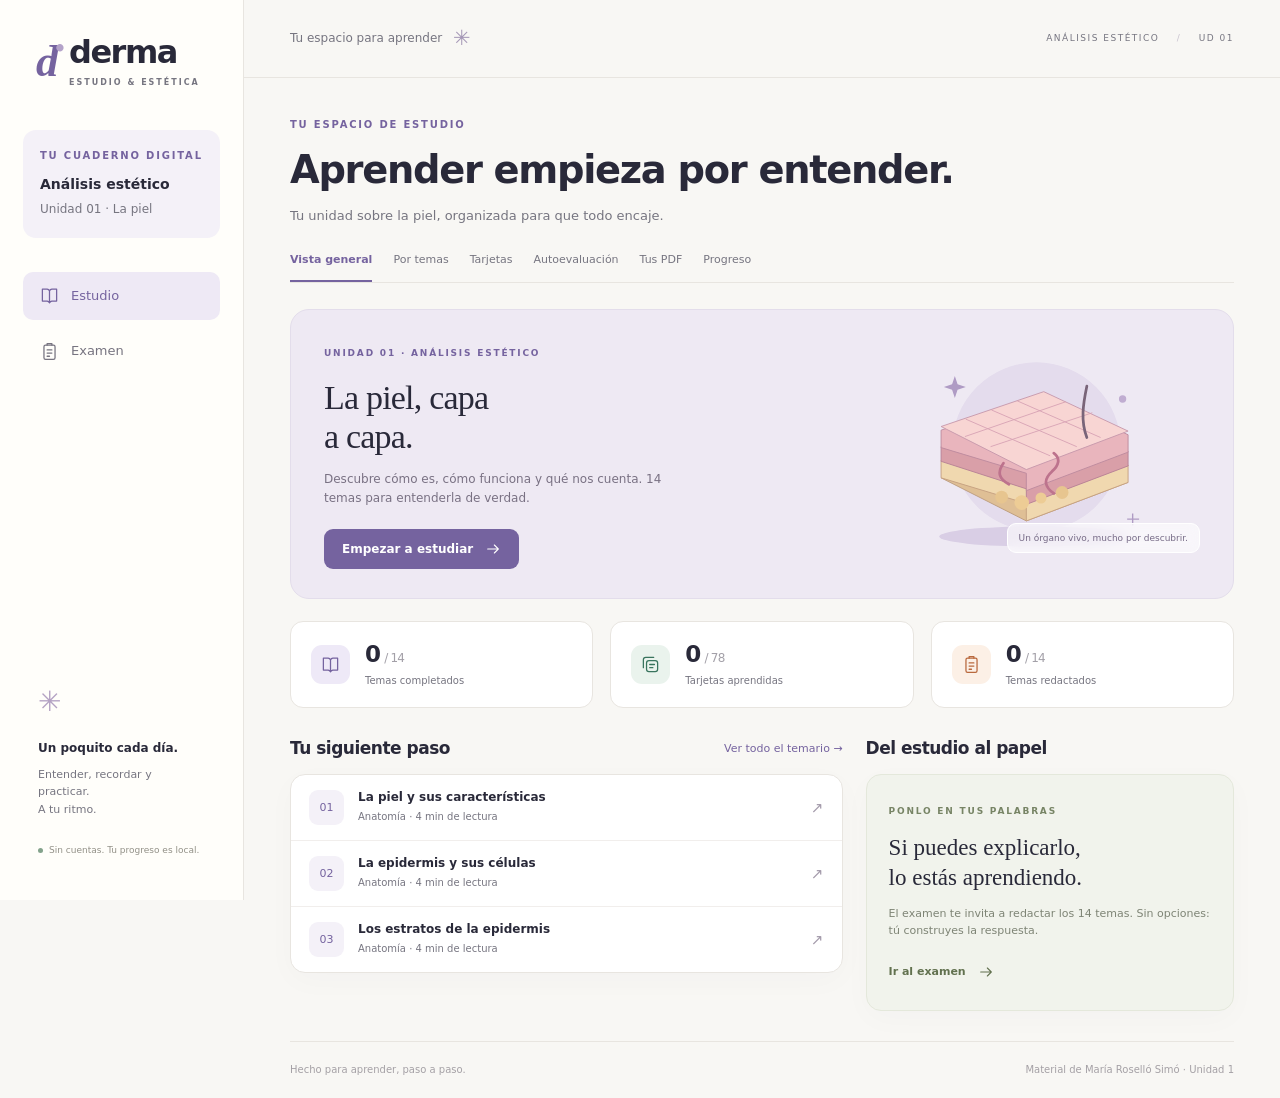
==== index.html @ 0ec6237e "Crear Derma: estudio por temas, examen y publicación web" ====
<!doctype html>
<html lang="es">
<head>
<meta charset="utf-8"><meta name="viewport" content="width=device-width, initial-scale=1">
<meta name="theme-color" content="#7465a3"><meta name="description" content="Tu espacio interactivo para estudiar la piel: anatomía, fisiología y análisis estético.">
<title>Derma · Tu espacio de estudio</title>
<link rel="stylesheet" href="styles.css">
<script src="content.js" defer></script><script src="app.js" defer></script>
</head>
<body>
<a class="skip" href="#main">Saltar al contenido</a>
<aside class="sidebar" aria-label="Navegación principal">
<a href="#inicio" class="brand"><span class="brand-icon">d<span>•</span></span><span>derma<small>ESTUDIO & ESTÉTICA</small></span></a>
<div class="course-badge"><span class="eyebrow">TU CUADERNO DIGITAL</span><strong>Análisis estético</strong><span>Unidad 01 · La piel</span></div>
<nav id="nav"></nav>
<div class="sidebar-bottom"><div class="tiny-flower">✳</div><strong>Un poquito cada día.</strong><p>Entender, recordar y practicar.<br>A tu ritmo.</p><div class="offline-dot">Sin cuentas. Tu progreso es local.</div></div>
</aside>
<div class="workspace"><header class="topbar"><span>Tu espacio para aprender <span class="top-flower">✳</span></span><span class="top-unit">ANÁLISIS ESTÉTICO <span> / </span> UD 01</span></header>
<main id="main" tabindex="-1"></main><footer>Hecho para aprender, paso a paso. <span>Material de María Roselló Simó · Unidad 1</span></footer></div>
<div id="toast" role="status" aria-live="polite"></div>
<dialog id="confirm-dialog"><h2>¿Borrar todo el progreso?</h2><p>Se eliminarán tus temas completados, tarjetas y resultados guardados en este navegador.</p><div class="actions"><button class="btn secondary" id="cancel-reset">Cancelar</button><button class="btn danger" id="confirm-reset">Borrar progreso</button></div></dialog>
</body></html>
---- styles.css ----
:root{--bg:#f8f7f4;--paper:#fff;--ink:#292939;--muted:#767580;--purple:#75639f;--light:#eee9f7;--line:#e8e5e0;--green:#39745e;--green-bg:#eaf3ed;--orange:#b9693e;--orange-bg:#fcf0e6;--radius:19px;--shadow:0 8px 30px #38314306}*{box-sizing:border-box}body{margin:0;background:var(--bg);font-family:Inter,"Segoe UI",system-ui,sans-serif;color:var(--ink);font-size:15px;line-height:1.6}button,input,select{font:inherit}button,a,input,select{ -webkit-tap-highlight-color:transparent}button,a{touch-action:manipulation}button{cursor:pointer}a{color:inherit;text-decoration:none}button:focus-visible,a:focus-visible,input:focus-visible,select:focus-visible,summary:focus-visible{outline:3px solid #a89aca;outline-offset:4px}button:disabled{cursor:default;opacity:.5}h1,h2,h3,p{margin-top:0}h1,h2,h3{line-height:1.25}h1{font-size:clamp(29px,3vw,39px);font-weight:580;letter-spacing:-1.3px;margin-bottom:12px}h2{font-size:23px;font-weight:600;letter-spacing:-.5px}h3{font-size:17px;font-weight:600}p{color:var(--muted)}.sidebar{width:244px;position:fixed;inset:0 auto 0 0;border-right:1px solid var(--line);background:#fffefa;padding:35px 23px;display:flex;flex-direction:column;z-index:10}.brand{display:flex;gap:12px;align-items:center;margin:0 13px 42px;font-size:32px;letter-spacing:-1.5px;font-weight:600;line-height:1.1}.brand small{display:block;font-size:8px;letter-spacing:2px;color:var(--muted);margin-top:9px;font-weight:600}.brand-icon{font-size:45px;color:var(--purple);font-family:Georgia,serif;font-style:italic;position:relative}.brand-icon span{font-size:27px;position:absolute;right:-6px;top:-3px;color:#b4a3c9}.course-badge{background:#f4f1f8;padding:18px 17px;border-radius:13px;display:flex;flex-direction:column;gap:5px;margin-bottom:26px;font-size:12px;color:var(--muted)}.eyebrow{font-size:10px;letter-spacing:1.8px;font-weight:650;color:var(--purple)}.course-badge strong{color:var(--ink);font-size:14px;margin-top:4px}nav{display:grid;gap:7px}.nav-item{display:flex;align-items:center;gap:12px;padding:11px 17px;border-radius:10px;color:#777480;font-size:13px;font-weight:500}.nav-item svg{width:19px;height:19px}.nav-item.active{color:var(--purple);background:#eee9f5}.nav-item:hover{background:#f4f1f7}.sidebar-bottom{margin-top:auto;padding:24px 15px 0}.tiny-flower{color:#b4a2c3;font-size:28px;margin-bottom:10px}.sidebar-bottom strong{font-size:12px;font-weight:550}.sidebar-bottom p{font-size:11px;margin:7px 0 24px}.offline-dot{font-size:9px;color:#929087}.offline-dot:before{content:"";display:inline-block;width:5px;height:5px;background:#83a28b;border-radius:50%;margin-right:6px}.workspace{margin-left:244px}.topbar{height:78px;border-bottom:1px solid var(--line);display:flex;align-items:center;justify-content:space-between;padding:0 46px;font-size:12px;color:var(--muted)}.top-flower{color:#a597b6;font-size:21px;vertical-align:middle;margin-left:7px}.top-unit{font-size:9px;letter-spacing:1.5px}.top-unit span{margin:0 13px;color:#c9c3cf}main{max-width:1250px;margin:0 auto;padding:39px 46px 30px;min-height:calc(100vh - 140px)}footer{font-size:10px;color:#a4a0a5;border-top:1px solid var(--line);margin:0 46px;padding:20px 0;display:flex;justify-content:space-between;gap:16px}.page-head{margin-bottom:27px}.page-head .eyebrow{display:block;margin-bottom:13px}.page-head p{font-size:13px;margin-bottom:0}.heading-line{display:flex;justify-content:space-between;gap:20px;align-items:center}.date-pill,.pill{border:1px solid var(--line);padding:7px 12px;font-size:10px;border-radius:30px;color:var(--muted);white-space:nowrap}.hero{background:#eee9f3;border:1px solid #e3ddeb;border-radius:var(--radius);padding:29px 33px;position:relative;overflow:hidden;display:grid;grid-template-columns:1.2fr .8fr;gap:24px;min-height:252px}.hero .eyebrow{font-size:9px}.hero h2{font-family:Georgia,serif;font-size:34px;font-weight:400;line-height:1.15;margin:15px 0 13px;letter-spacing:-.8px}.hero p{font-size:12px;max-width:350px;color:#797183;margin-bottom:21px}.hero-art{display:flex;align-items:center;justify-content:center;position:relative;min-width:0}.hero-art svg{width:100%;max-width:280px;height:220px}.art-label{position:absolute;background:#fff9;backdrop-filter:blur(6px);border:1px solid #fff;border-radius:9px;font-size:9px;padding:7px 11px;color:#766a86;right:0;bottom:16px}.btn{border:0;border-radius:9px;background:var(--purple);color:#fff;padding:11px 18px;font-size:12px;font-weight:550;display:inline-flex;align-items:center;justify-content:center;gap:12px;line-height:1.5}.btn:hover{background:#66548e}.btn.secondary{background:#fff;border:1px solid var(--line);color:var(--ink)}.btn.secondary:hover{background:#f4f1f8}.btn.ghost{background:transparent;color:var(--purple);padding:7px 0}.btn.danger{background:#a3444c}.btn svg{width:16px;height:16px}.stats-grid{display:grid;grid-template-columns:repeat(3,1fr);gap:17px;margin:22px 0 30px}.stat{background:var(--paper);border:1px solid var(--line);border-radius:13px;padding:18px 20px;display:flex;gap:15px;align-items:center}.stat-icon{width:39px;height:39px;border-radius:11px;display:grid;place-items:center;background:var(--light);color:var(--purple)}.stat-icon svg{width:19px;height:19px}.stat:nth-child(2) .stat-icon{background:var(--green-bg);color:var(--green)}.stat:nth-child(3) .stat-icon{background:var(--orange-bg);color:var(--orange)}.stat strong{font-size:23px;font-weight:550;letter-spacing:-.8px;line-height:1.3}.stat strong small{font-size:12px;font-weight:400;color:#a3a0a8;margin-left:4px}.stat p{font-size:10px;margin:3px 0 0}.section-heading{display:flex;justify-content:space-between;align-items:center;margin-bottom:15px;gap:15px}.section-heading h2{font-size:17px;margin:0}.section-heading a{font-size:11px;color:var(--purple)}.dashboard-bottom{display:grid;grid-template-columns:1.5fr 1fr;gap:23px}.card{background:#fff;border:1px solid var(--line);border-radius:15px;box-shadow:var(--shadow)}.lesson-row{display:flex;gap:14px;align-items:center;padding:15px 18px;border-bottom:1px solid #f1eeec}.lesson-row:last-child{border-bottom:0}.lesson-num{background:#f4f1f8;width:35px;height:35px;border-radius:9px;display:grid;place-items:center;font-size:11px;color:var(--purple);flex-shrink:0}.lesson-row h3{font-size:12px;margin:0 0 4px}.lesson-row p{font-size:10px;margin:0}.row-arrow{margin-left:auto;color:#a49bab}.mini-bar{height:4px;border-radius:10px;background:#eeeaf1;overflow:hidden}.mini-bar span{display:block;height:100%;background:#a797bf;transition:width .3s}.tip{padding:22px;background:#f1f3ec;border-color:#e4e8db}.tip .eyebrow{color:#778465;font-size:9px}.tip h3{font-family:Georgia,serif;font-size:23px;font-weight:400;line-height:1.3;margin:12px 0}.tip p{font-size:11px;color:#7e8475;margin-bottom:17px}.tip .btn{font-size:11px;color:#62714f}.search-wrap{position:relative;max-width:360px}.search-wrap input{padding:11px 14px 11px 39px;border:1px solid var(--line);border-radius:10px;width:100%;background:#fff;font-size:12px}.search-wrap svg{position:absolute;width:16px;left:14px;top:13px;color:#aaa}.toolbar{display:flex;gap:13px;justify-content:space-between;align-items:center;margin-bottom:22px;flex-wrap:wrap}.filters{display:flex;gap:7px;flex-wrap:wrap}.chip{border:1px solid var(--line);background:#fff;padding:7px 12px;border-radius:30px;color:var(--muted);font-size:11px}.chip.active{background:var(--light);border-color:#dacee8;color:var(--purple)}.topic-grid{display:grid;grid-template-columns:repeat(3,1fr);gap:17px}.topic-card{padding:22px;display:flex;flex-direction:column;transition:transform .15s,border-color .15s}.topic-card:hover{transform:translateY(-3px);border-color:#bdafcf}.topic-card .topic-top{display:flex;justify-content:space-between;margin-bottom:24px}.topic-card .topic-symbol{font-family:Georgia,serif;font-size:25px;color:var(--purple);line-height:1}.topic-card .eyebrow{font-size:8px}.topic-card h3{font-size:16px;margin-bottom:9px}.topic-card p{font-size:11px;flex:1}.topic-card .card-foot{font-size:10px;color:var(--muted);display:flex;justify-content:space-between;margin-top:10px}.checkmark{color:var(--green)}.back-link{font-size:11px;color:var(--purple);display:inline-flex;gap:8px;margin-bottom:22px}.lesson-layout{display:grid;grid-template-columns:minmax(0,1fr) 240px;gap:24px}.lesson-content{padding:29px 32px}.lesson-content h2{font-size:20px;margin-top:28px}.lesson-content h2:first-child{margin-top:0}.lesson-content p,.lesson-content li{font-size:14px;color:#666473}.lesson-content ul,.lesson-content ol{padding-left:21px}.lesson-content li{margin:7px 0}.callout{border-left:3px solid #aa98bd;background:#f7f3fa;padding:16px 20px;border-radius:0 10px 10px 0;margin:23px 0;font-size:13px;color:#71617f}.callout strong{display:block;margin-bottom:5px;color:#51445f}.lesson-side{align-self:start;position:sticky;top:20px}.lesson-side .card{padding:21px;margin-bottom:15px}.lesson-side h3{font-size:13px}.lesson-side p,.lesson-side a{font-size:11px}.lesson-side .btn{width:100%;margin-top:10px}.source-link{display:block;color:var(--purple);margin-top:8px;text-decoration:underline;text-underline-offset:3px}.table-wrap{overflow-x:auto}table{width:100%;border-collapse:collapse;margin:18px 0;font-size:12px}th,td{text-align:left;padding:11px;border-bottom:1px solid var(--line);vertical-align:top}th{color:var(--purple);font-weight:600;background:#f7f4fa}td{color:#6a6573}.layer-diagram{display:grid;grid-template-columns:1fr 1.1fr;gap:17px;margin:20px 0;padding:18px;background:#faf7f5;border-radius:12px}.layer-buttons{display:grid;gap:7px}.layer-btn{border:1px solid #e8d2cb;background:#f4ddd5;border-radius:8px;padding:13px;color:#805a54;text-align:left;font-size:12px}.layer-btn:nth-child(2){background:#eac2ba;padding-block:22px}.layer-btn:nth-child(3){background:#f2dfb8;border-color:#e5d2ab;padding-block:22px}.layer-btn.active{outline:2px solid var(--purple);outline-offset:2px}.layer-info{font-size:12px;align-self:center}.layer-info h3{font-size:15px}.layer-info p{font-size:12px;margin:0}.sequence{display:flex;flex-wrap:wrap;gap:7px;margin:18px 0}.sequence span{background:#f2edf7;padding:8px 12px;font-size:11px;border-radius:7px;color:var(--purple)}.sequence span:not(:last-child):after{content:' →';color:#ac9aba}.empty{padding:45px;text-align:center;color:var(--muted)}.study-wrap{max-width:760px;margin:0 auto}.study-meta{display:flex;justify-content:space-between;font-size:11px;color:var(--muted);margin:20px 0 10px}.flashcard{width:100%;min-height:310px;padding:35px;display:flex;flex-direction:column;align-items:center;justify-content:center;gap:20px;text-align:center;border:1px solid #e0d8e9;background:#fff;box-shadow:0 10px 35px #63517909;border-radius:20px;color:var(--ink)}.flashcard .eyebrow{font-size:9px}.flashcard .flash-text{font-family:Georgia,serif;font-size:28px;line-height:1.45;max-width:600px}.flashcard .flash-hint{font-size:11px;color:#a49aaa}.flashcard.flipped{background:#f0ecf7}.flash-actions{display:flex;justify-content:center;gap:12px;margin-top:22px;flex-wrap:wrap}.keyboard-hint{text-align:center;color:#aaa0ae;font-size:10px;margin-top:20px}.select{border:1px solid var(--line);background:#fff;border-radius:9px;padding:9px 12px;font-size:12px;color:var(--ink);max-width:100%}.quiz-setup{padding:30px}.mode-grid{display:grid;grid-template-columns:repeat(3,1fr);gap:14px;margin:22px 0}.mode-card{background:#fff;border:1px solid var(--line);border-radius:13px;padding:22px;text-align:left;color:var(--ink)}.mode-card.active{border-color:var(--purple);background:#f4f0fa;box-shadow:0 0 0 1px var(--purple)}.mode-card strong{display:block;font-size:14px;margin-bottom:8px}.mode-card span{font-size:11px;color:var(--muted)}.form-row{display:flex;gap:15px;flex-wrap:wrap;align-items:end;margin:25px 0}.form-row label{display:grid;gap:7px;font-size:11px;color:var(--muted);flex:1}.quiz-card{padding:30px}.quiz-card h2{font-size:23px;line-height:1.5;margin-top:17px}.options{display:grid;gap:10px;margin:22px 0}.option{display:flex;align-items:center;gap:14px;text-align:left;padding:15px;border:1px solid var(--line);border-radius:11px;background:#fff;font-size:13px;color:var(--ink)}.option:hover:not(:disabled){background:#f5f1f9;border-color:#c4b4d6}.option .letter{width:27px;height:27px;border:1px solid var(--line);border-radius:7px;display:grid;place-items:center;font-size:10px;flex-shrink:0}.option.correct{background:var(--green-bg);border-color:#8db29b;opacity:1}.option.wrong{background:#fbecef;border-color:#d0a1a8;opacity:1}.option:disabled{opacity:.65}.feedback{padding:18px 21px;border-radius:10px;margin-bottom:20px;background:var(--green-bg);color:var(--green);font-size:12px}.feedback.wrong{background:#fcf0ec;color:#955544}.feedback strong{display:block;margin-bottom:5px}.feedback p{color:inherit;margin:0}.feedback a{font-size:11px;text-decoration:underline;display:inline-block;margin-top:9px}.result{text-align:center;padding:38px}.result-score{width:115px;height:115px;margin:20px auto;background:var(--light);color:var(--purple);border-radius:50%;display:grid;place-items:center;font-size:35px;font-family:Georgia,serif}.actions{display:flex;gap:12px;align-items:center;flex-wrap:wrap}.result .actions{justify-content:center}.review-item{padding:17px 0;border-bottom:1px solid var(--line);text-align:left}.review-item h3{font-size:13px;margin-bottom:7px}.review-item p{font-size:12px;margin-bottom:5px}.progress-grid{display:grid;grid-template-columns:1fr 1fr;gap:20px}.progress-card{padding:25px}.progress-card h2{font-size:17px}.progress-row{margin:18px 0}.progress-row .label{display:flex;justify-content:space-between;font-size:11px;margin-bottom:8px}.history-row{display:flex;justify-content:space-between;gap:10px;font-size:11px;padding:12px 0;border-bottom:1px solid var(--line)}.library-cards{display:grid;grid-template-columns:1fr 1fr;gap:20px;margin:25px 0}.document-card{padding:25px}.document-card .doc-cover{height:115px;background:#efeaf5;border-radius:10px;display:grid;place-items:center;margin-bottom:22px;color:var(--purple)}.document-card:nth-child(2) .doc-cover{background:#eef1e6;color:#7e8966}.doc-cover svg{height:45px;width:45px}.document-card h2{font-size:18px}.document-card p{font-size:12px}.document-card .actions{gap:8px}.document-card .btn{font-size:11px}.search-result{padding:20px;margin:12px 0}.search-result h3{font-size:14px}.search-result p{font-size:12px;white-space:pre-line;max-height:180px;overflow:auto}.text-note{font-size:11px;color:var(--muted)}.match-game{padding:24px;margin-top:22px}.match-game h2{font-size:18px}.match-grid{display:grid;grid-template-columns:1fr 1fr;gap:12px}.match-column{display:grid;gap:8px}.match-item{border:1px solid var(--line);border-radius:9px;background:#fff;padding:12px;font-size:12px;min-height:65px;color:var(--ink)}.match-item.selected{border-color:var(--purple);background:var(--light)}.match-item.matched{background:var(--green-bg);border-color:#9cbfa9;color:var(--green);opacity:1}.match-item.mismatch{background:#fbecef;border-color:#d0a1a8}#toast{position:fixed;bottom:22px;left:calc(50% + 122px);transform:translateX(-50%);background:#34313f;color:white;padding:12px 22px;border-radius:12px;font-size:12px;box-shadow:0 6px 25px #0002;z-index:30;pointer-events:none;opacity:0;transition:opacity .2s;max-width:90vw}#toast.visible{opacity:1}dialog{border:1px solid var(--line);border-radius:18px;padding:30px;max-width:450px;background:#fff;color:var(--ink)}dialog::backdrop{background:#30263966}dialog h2{font-size:21px}dialog p{font-size:13px}.skip{position:fixed;top:-100px;left:20px;z-index:50;background:#fff;padding:12px}.skip:focus{top:12px}.storage-alert{background:#fff0df;color:#8d5c2a;font-size:12px;border-radius:10px;padding:12px;margin-bottom:20px}.quiz-warning{margin-top:15px;color:#a65945;font-size:12px}.sr-only{position:absolute;width:1px;height:1px;overflow:hidden;clip:rect(0,0,0,0)}
@media(min-width:1450px){main{padding-top:48px}.hero{min-height:280px}.hero h2{font-size:40px}}@media(max-width:1150px){.sidebar{width:210px;padding-inline:16px}.workspace{margin-left:210px}.topbar{padding-inline:28px}main{padding:30px 28px}.topic-grid{grid-template-columns:repeat(2,1fr)}.dashboard-bottom{grid-template-columns:1.3fr 1fr}.hero{padding:25px}.hero h2{font-size:31px}.lesson-layout{grid-template-columns:minmax(0,1fr) 200px}.lesson-content{padding:23px}.stat{padding:16px 13px;gap:10px}#toast{left:calc(50% + 105px)}}@media(max-width:800px){.sidebar{width:77px;padding:24px 10px}.brand{margin:0 auto 30px;font-size:0;gap:0}.brand>span:last-child,.brand small,.course-badge,.sidebar-bottom,.nav-item span{display:none}.brand-icon{font-size:44px}.brand-icon span{font-size:27px}.nav-item{justify-content:center;padding:14px 10px}.workspace{margin-left:77px}.hero{grid-template-columns:1.2fr .8fr}.hero-art svg{height:180px}.hero-art .art-label{display:none}.hero h2{font-size:28px}.top-unit{display:none}.dashboard-bottom{grid-template-columns:1fr}.stats-grid{gap:10px}.stat{display:block}.stat-icon{margin-bottom:10px;width:32px;height:32px}.lesson-layout{grid-template-columns:1fr}.lesson-side{position:static;display:grid;grid-template-columns:1fr 1fr;gap:12px}.progress-grid{grid-template-columns:1fr}.mode-grid{gap:9px}.mode-card{padding:15px}.library-cards{grid-template-columns:1fr}#toast{left:calc(50% + 38px)}footer{margin-inline:28px}footer span{display:none}}@media(max-width:540px){.sidebar{width:auto;inset:auto 0 0;height:65px;flex-direction:row;background:#fffefa;border:0;border-top:1px solid var(--line);padding:5px 8px}.brand{display:none}nav{display:flex;width:100%;justify-content:space-around;gap:0}.nav-item{padding:7px 8px;display:flex;flex-direction:column;gap:2px;border-radius:8px;font-size:8px}.nav-item span{display:block}.nav-item svg{width:18px;height:18px}.workspace{margin-left:0;padding-bottom:65px}.topbar{height:55px;padding:0 21px;font-size:11px}.topbar:before{content:'derma';font-family:Georgia,serif;font-size:23px;color:var(--purple);margin-right:auto}.topbar>span:first-child{font-size:0}.top-flower{font-size:19px!important}main{padding:25px 20px}.heading-line{align-items:start}.date-pill{display:none}.hero{grid-template-columns:1fr;padding:25px;min-height:260px}.hero h2{font-size:34px;max-width:230px}.hero-art{display:none}.hero p{max-width:260px}.stats-grid{gap:8px;margin:16px 0 25px}.stat{padding:13px 10px;border-radius:12px}.stat strong{font-size:23px}.stat strong small{font-size:10px}.stat p{font-size:9px}.stat-icon{width:29px;height:29px}.stat-icon svg{width:15px;height:15px}.topic-grid{grid-template-columns:1fr}.topic-card{padding:20px}.topic-card .topic-top{margin-bottom:15px}.page-head p{font-size:12px}.toolbar{gap:14px}.search-wrap{width:100%;max-width:none}.lesson-content{padding:21px}.lesson-content p,.lesson-content li{font-size:13px}.lesson-side{grid-template-columns:1fr}.layer-diagram{grid-template-columns:1fr}.flashcard{padding:25px;min-height:320px}.flashcard .flash-text{font-size:25px}.quiz-setup,.quiz-card{padding:20px}.mode-grid{grid-template-columns:1fr}.mode-card{padding:15px}.mode-card strong{margin-bottom:4px}.quiz-card h2{font-size:20px}.option{padding:12px;font-size:12px}.keyboard-hint{display:none}.form-row{display:grid}.form-row label{min-width:0}.form-row select{width:100%}.match-item{font-size:11px;padding:9px}.match-grid{gap:8px}.heading-line h1{font-size:30px}.lesson-content table{font-size:11px}footer{margin:0 20px;font-size:9px}#toast{left:50%;bottom:80px}.result{padding:25px}.document-card .actions{flex-wrap:wrap}}@media(prefers-reduced-motion:reduce){*{transition:none!important;scroll-behavior:auto!important}}@media print{.sidebar,.topbar,footer,.lesson-side,.back-link,.btn{display:none}.workspace{margin:0}.lesson-layout{display:block}main{padding:0}.card{border:0;box-shadow:none}}
/* Dos apartados principales: estudio y examen de desarrollo. */
.study-tabs{display:flex;gap:21px;border-bottom:1px solid var(--line);margin:-3px 0 26px;overflow-x:auto;white-space:nowrap;padding-bottom:0}.study-tabs a{font-size:11px;color:var(--muted);padding:0 0 12px;border-bottom:2px solid transparent}.study-tabs a.active{color:var(--purple);border-color:var(--purple);font-weight:600}.study-tabs a:hover{color:var(--purple)}.slide-preview img{width:100%;border-radius:7px;border:1px solid var(--line)}.slide-viewer{padding:25px}.slide-viewer>img{width:100%;height:auto;border:1px solid var(--line);border-radius:8px;display:block}.slide-controls{display:flex;justify-content:space-between;align-items:center;gap:12px;margin:18px 0}.slide-viewer>p{margin:0}.exam-summary{background:var(--light);border:1px solid #e0d7eb;border-radius:14px;padding:19px 24px;display:flex;justify-content:space-between;align-items:center;margin-bottom:25px;gap:20px}.exam-summary p{font-size:11px;margin:7px 0 0;color:#7d718b}.exam-summary>div:last-child{display:grid;text-align:right;white-space:nowrap}.exam-summary strong{font-size:25px;font-weight:550;color:var(--purple)}.exam-summary>div:last-child span{font-size:10px;color:#8a7b97}.exam-layout{display:grid;grid-template-columns:230px minmax(0,1fr);gap:22px}.exam-index{padding:17px 10px;align-self:start;position:sticky;top:20px}.exam-index h2{font-size:14px;padding:3px 11px;margin-bottom:15px}.exam-index-item{width:100%;border:0;background:transparent;text-align:left;display:flex;align-items:center;gap:9px;padding:10px 9px;border-radius:8px;color:#8a8291;font-size:10px;line-height:1.4;margin:2px 0}.exam-index-item:hover{background:#f8f5fa}.exam-index-item.active{color:var(--purple);background:var(--light)}.index-dot{display:grid;place-items:center;flex-shrink:0;width:23px;height:23px;border-radius:50%;border:1px solid #ded8e6;color:#aa9cba;font-size:8px}.index-dot.answered{background:#e5f0e8;color:var(--green);border-color:#d4e5d9}.exam-index>.btn{font-size:10px;width:calc(100% - 18px);margin:18px 9px 0}.essay-card{padding:28px}.essay-card h2{font-size:24px;line-height:1.3}.essay-prompt{font-size:13px;line-height:1.8;color:#6d6578;border-bottom:1px solid var(--line);padding-bottom:20px;margin-bottom:20px}.essay-card textarea{display:block;width:100%;min-height:330px;resize:vertical;margin-top:9px;background:#fdfcfb;border:1px solid #e2dce7;border-radius:11px;padding:20px;font:14px/1.85 Inter,'Segoe UI',system-ui,sans-serif;color:var(--ink)}.essay-card textarea::placeholder{color:#ada5b4;font-size:13px}.writing-meta{display:flex;justify-content:space-between;font-size:10px;color:#a095ab;margin:10px 0 24px;gap:15px}.writing-meta span:last-child{color:#7a997f}.essay-navigation{display:flex;justify-content:space-between;gap:12px}.exam-help{display:flex;gap:12px;padding:20px 10px;align-items:center}.exam-help>span{font-size:29px;color:#b5a6c2}.exam-help p{font-size:11px;color:#a295ac;margin:0}.submit-card{padding:23px}.submit-card h3{font-size:14px}.submit-card p{font-size:11px}.submit-card .quiz-warning{color:#a35b47;margin-bottom:0}.review-summary{padding:28px;display:flex;align-items:center;gap:30px;justify-content:space-between}.review-summary h2{margin:12px 0;font-size:24px}.review-summary p{font-size:12px;max-width:590px;margin:0}.self-score{text-align:center;min-width:145px;display:grid;gap:7px}.self-score strong{font-size:30px;color:var(--purple);font-weight:500}.self-score span{font-size:9px;color:var(--muted)}.chatgpt-card{padding:26px;margin-top:20px;display:flex;gap:20px;background:#f3f1f7;border-color:#e4deec}.chatgpt-card>.stat-icon{flex-shrink:0;background:#e7dfef}.chatgpt-card h2{font-size:19px}.chatgpt-card p{font-size:12px;max-width:720px}.chatgpt-card .text-note{font-size:10px;margin:13px 0 0}.chatgpt-card .btn{font-size:11px}.essay-review{margin-bottom:12px}.essay-review summary{cursor:pointer;padding:18px 22px;display:flex;align-items:center;gap:14px;font-size:13px;font-weight:550}.essay-review summary:after{content:'+';font-size:21px;color:#aa9ab7;margin-left:10px;font-weight:300}.essay-review[open] summary:after{content:'−'}.review-word-count{margin-left:auto;white-space:nowrap;font-size:10px;color:var(--muted);font-weight:400}.review-body{padding:5px 25px 26px}.review-body h3{font-size:13px;margin-top:25px}.review-body p{font-size:12px}.written-answer{white-space:pre-wrap;overflow-wrap:anywhere;background:#f8f7f4;padding:20px;border-radius:10px;font-size:13px;line-height:1.9;color:#655c71}.rubric{display:grid;gap:12px}.rubric label{display:flex;align-items:start;gap:10px;font-size:12px;color:#71677c;cursor:pointer}.rubric input{accent-color:var(--purple);width:16px;height:16px;margin-top:3px;flex-shrink:0}.review-body>.source-link{font-size:11px}.review-body>.source-link:first-of-type{margin-top:22px}#clipboard-fallback{padding:25px;background:#fff;border:1px solid var(--line);border-radius:14px;margin-top:20px}#clipboard-fallback textarea{width:100%;min-height:230px;font:12px/1.6 monospace;border:1px solid var(--line);padding:15px;border-radius:10px}.sidebar nav{margin-top:8px}.sidebar .nav-item{padding-block:14px}.sidebar-bottom{padding-bottom:8px}
@media(max-width:1150px){.exam-layout{grid-template-columns:190px minmax(0,1fr)}.essay-card{padding:23px}.study-tabs{gap:17px}.exam-index-item{font-size:9px}.essay-card h2{font-size:21px}}@media(max-width:800px){.exam-layout{grid-template-columns:1fr}.exam-index{position:static;padding:16px}.exam-index h2{margin-bottom:9px;padding:0}#exam-index-items{display:flex;gap:6px;overflow-x:auto}.exam-index-item{width:auto;flex-shrink:0;padding:6px}.exam-index-item>span:last-child{display:none}.exam-index>.btn{width:auto;margin:12px 0 0}.exam-index .index-dot{width:27px;height:27px}.review-summary{flex-direction:column;align-items:start;gap:15px}.self-score{display:flex;align-items:center;gap:15px}.chatgpt-card{padding:22px;gap:15px}.study-tabs{gap:20px}.essay-review summary{padding:14px 18px;font-size:12px}}@media(max-width:540px){.sidebar{justify-content:center}.sidebar nav{margin-top:0;width:100%;max-width:300px}.sidebar .nav-item{padding:6px 30px;flex-direction:row;gap:8px;font-size:12px}.sidebar .nav-item svg{width:20px;height:20px}.sidebar{height:61px}.study-tabs{gap:20px;margin-bottom:22px}.exam-summary{padding:16px;gap:13px}.exam-summary .eyebrow{font-size:8px}.exam-summary p{font-size:10px}.exam-summary strong{font-size:22px}.exam-summary>div:last-child span{font-size:8px}.essay-card{padding:20px}.essay-card h2{font-size:22px}.essay-card textarea{min-height:350px;padding:15px;font-size:14px}.essay-prompt{font-size:12px}.writing-meta{font-size:9px}.essay-navigation .btn{font-size:10px;padding:10px 13px}.chatgpt-card{display:block}.chatgpt-card>.stat-icon{margin-bottom:15px}.chatgpt-card .btn{width:100%}.slide-viewer{padding:15px}.slide-controls{gap:7px;flex-wrap:wrap}.slide-controls .btn{font-size:10px;padding:9px}.slide-controls label{font-size:9px}.slide-controls .select{padding:6px}.review-word-count{display:none}.essay-review summary .lesson-num{width:27px;height:27px;font-size:9px}.review-summary h2{font-size:23px}.review-body{padding:0 20px 22px}.section-heading h2{font-size:16px}.section-heading .btn{font-size:10px;max-width:135px;text-align:right}.self-score{gap:12px}.self-score span{text-align:left}.review-summary{padding:23px}}
main:focus{outline:none}.exam-layout>*{min-width:0}.exam-index{max-width:100%}.exam-writing{min-width:0}.study-wrap{min-width:0}.lesson-layout>*{min-width:0}.card{overflow-wrap:break-word}
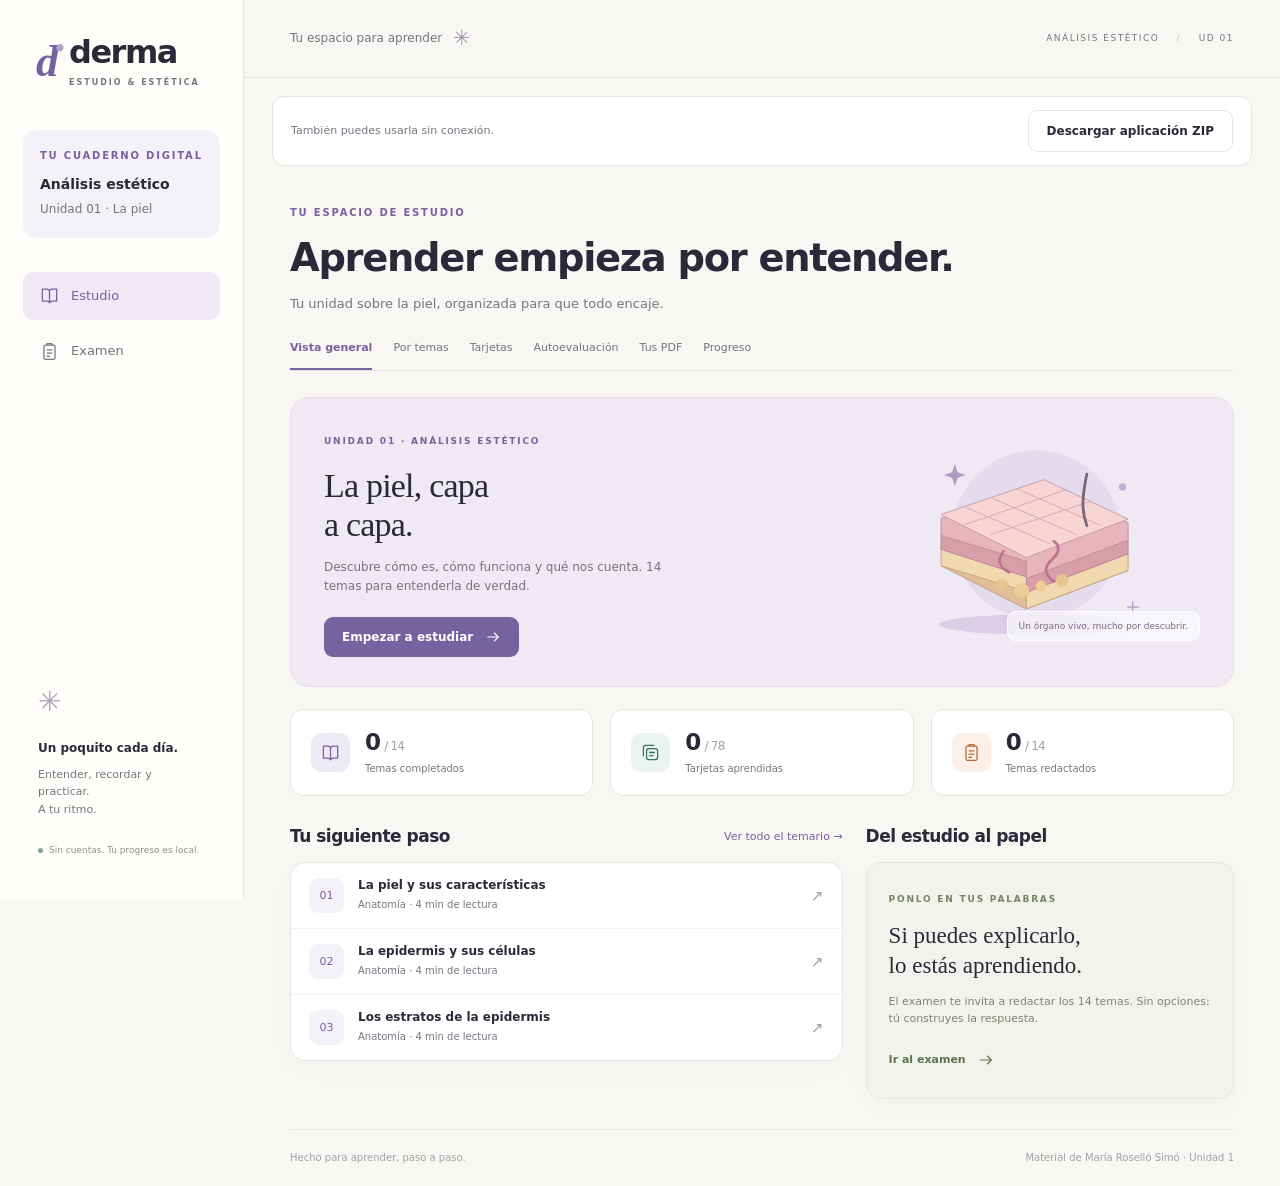
==== commit c3663802: "Publicar Derma con descargas HTML y ZIP" ====
--- a/index.html
+++ b/index.html
@@ -6,7 +6,7 @@
 <title>Derma · Tu espacio de estudio</title>
 <link rel="stylesheet" href="styles.css">
 <script src="content.js" defer></script><script src="app.js" defer></script>
-</head>
+<style>.download-banner{display:flex;justify-content:space-between;align-items:center;gap:15px;margin:18px 28px 0;padding:13px 18px;border:1px solid #e8e5e0;border-radius:12px;background:white;font-size:11px;color:#767580}@media(max-width:540px){.download-banner{margin:15px 20px 0;flex-direction:column;align-items:stretch;text-align:center}.download-banner .btn{font-size:11px}}</style></head>
 <body>
 <a class="skip" href="#main">Saltar al contenido</a>
 <aside class="sidebar" aria-label="Navegación principal">
@@ -15,7 +15,7 @@
 <nav id="nav"></nav>
 <div class="sidebar-bottom"><div class="tiny-flower">✳</div><strong>Un poquito cada día.</strong><p>Entender, recordar y practicar.<br>A tu ritmo.</p><div class="offline-dot">Sin cuentas. Tu progreso es local.</div></div>
 </aside>
-<div class="workspace"><header class="topbar"><span>Tu espacio para aprender <span class="top-flower">✳</span></span><span class="top-unit">ANÁLISIS ESTÉTICO <span> / </span> UD 01</span></header>
+<div class="workspace"><header class="topbar"><span>Tu espacio para aprender <span class="top-flower">✳</span></span><span class="top-unit">ANÁLISIS ESTÉTICO <span> / </span> UD 01</span></header><div class="download-banner"><span>También puedes usarla sin conexión.</span><a class="btn secondary" href="downloads/Derma.zip" download>Descargar aplicación ZIP</a></div>
 <main id="main" tabindex="-1"></main><footer>Hecho para aprender, paso a paso. <span>Material de María Roselló Simó · Unidad 1</span></footer></div>
 <div id="toast" role="status" aria-live="polite"></div>
 <dialog id="confirm-dialog"><h2>¿Borrar todo el progreso?</h2><p>Se eliminarán tus temas completados, tarjetas y resultados guardados en este navegador.</p><div class="actions"><button class="btn secondary" id="cancel-reset">Cancelar</button><button class="btn danger" id="confirm-reset">Borrar progreso</button></div></dialog>
